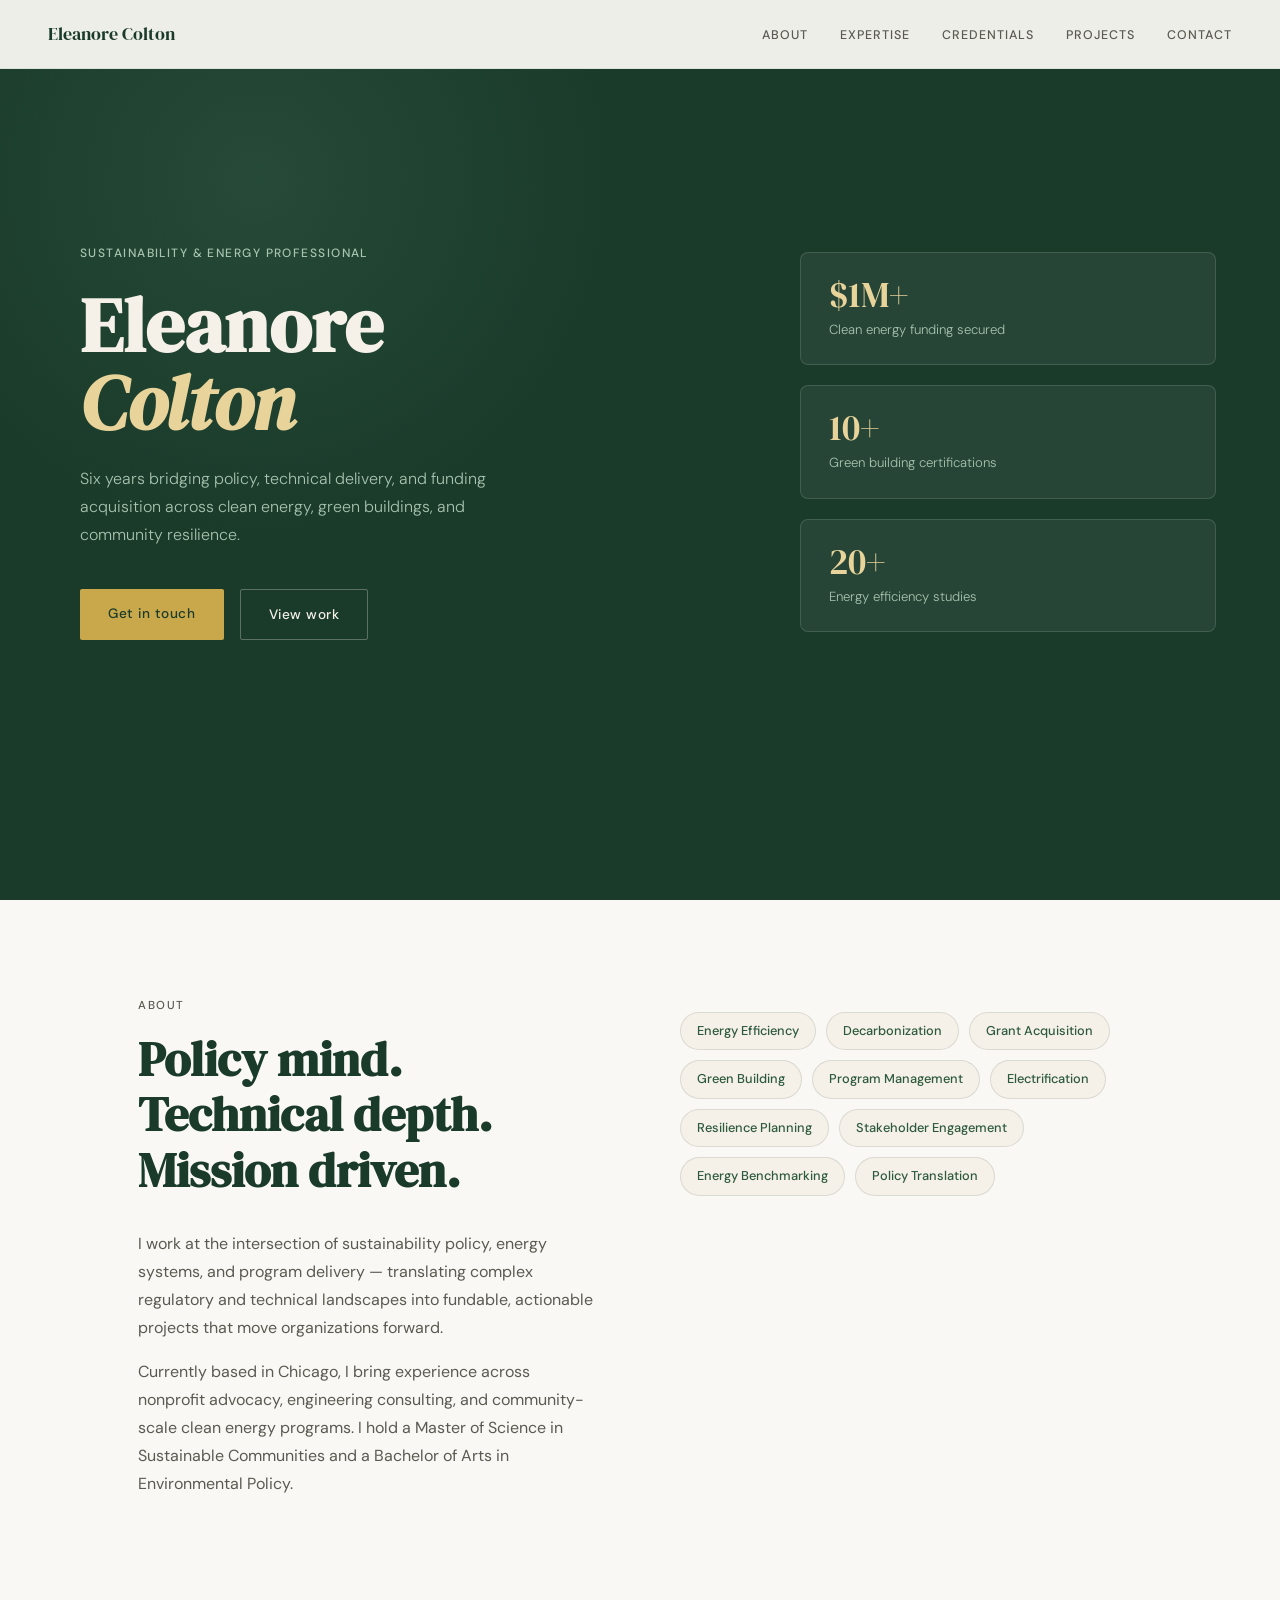
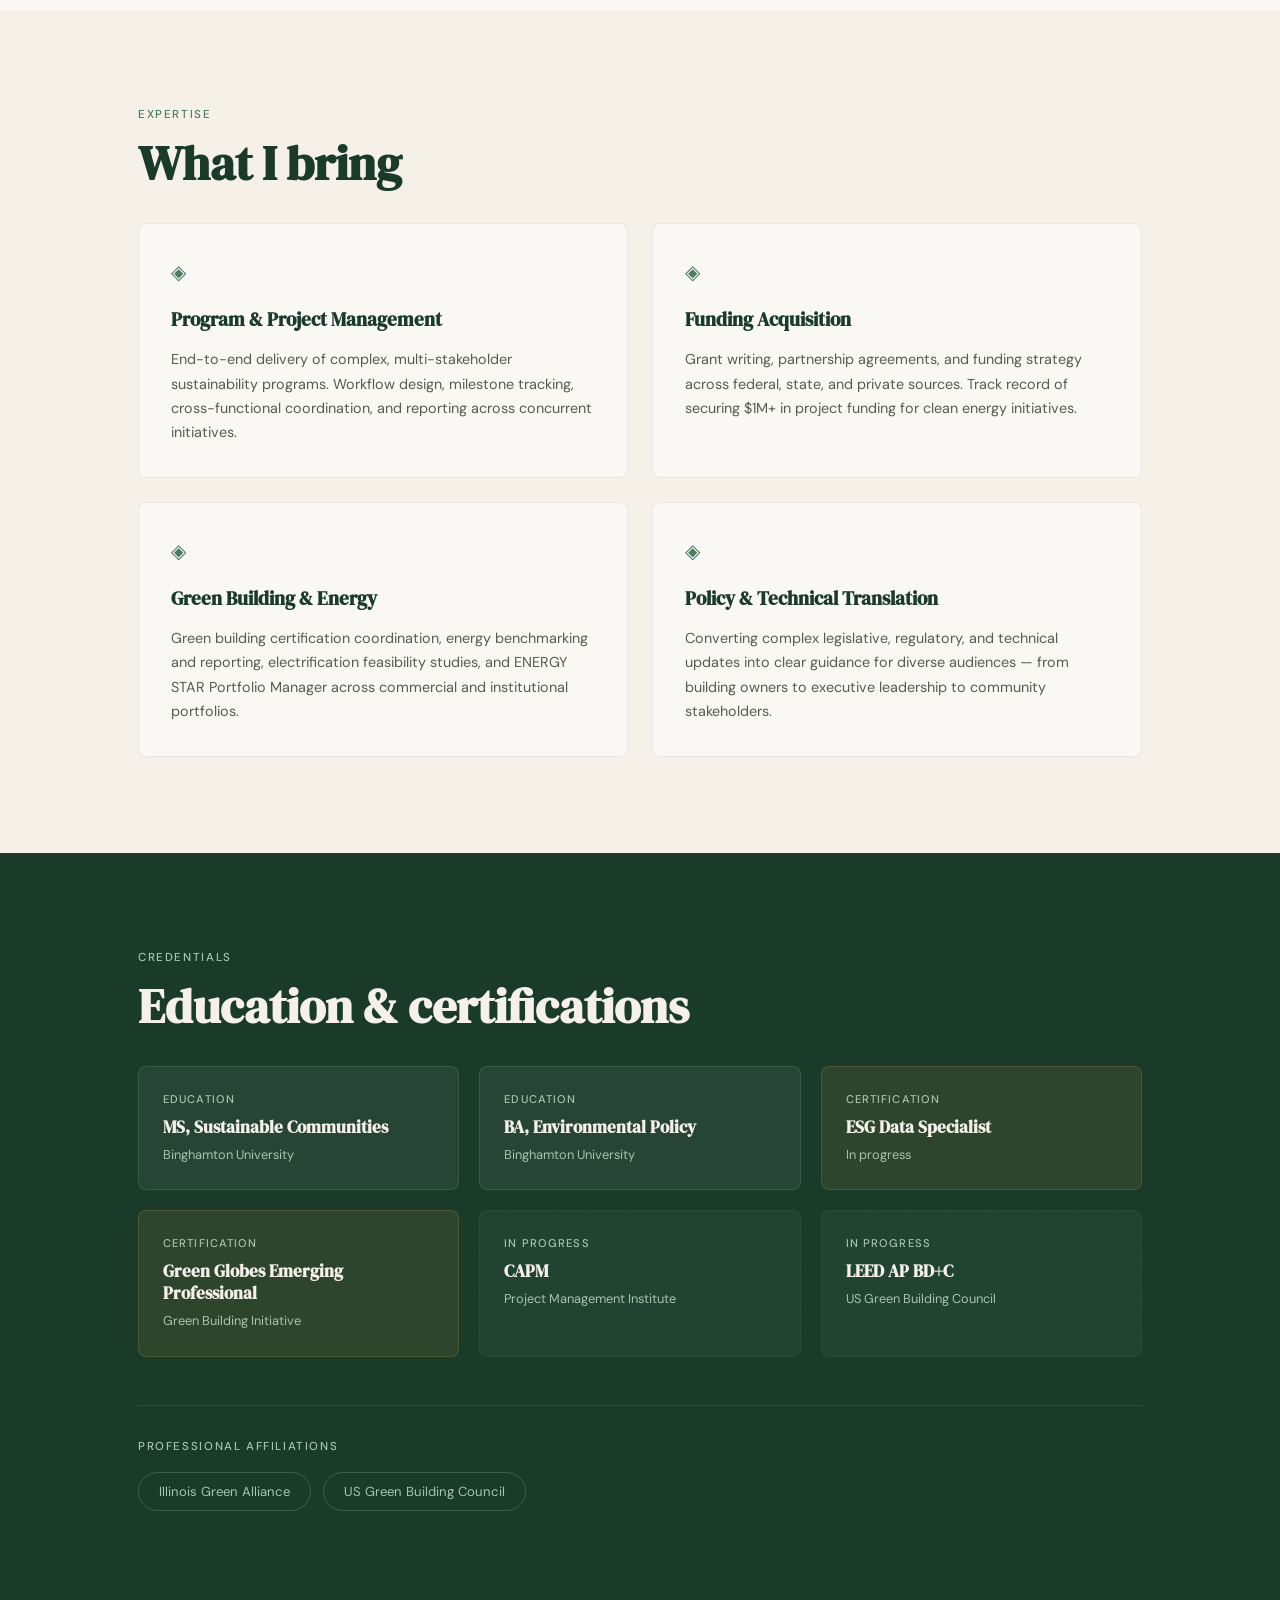
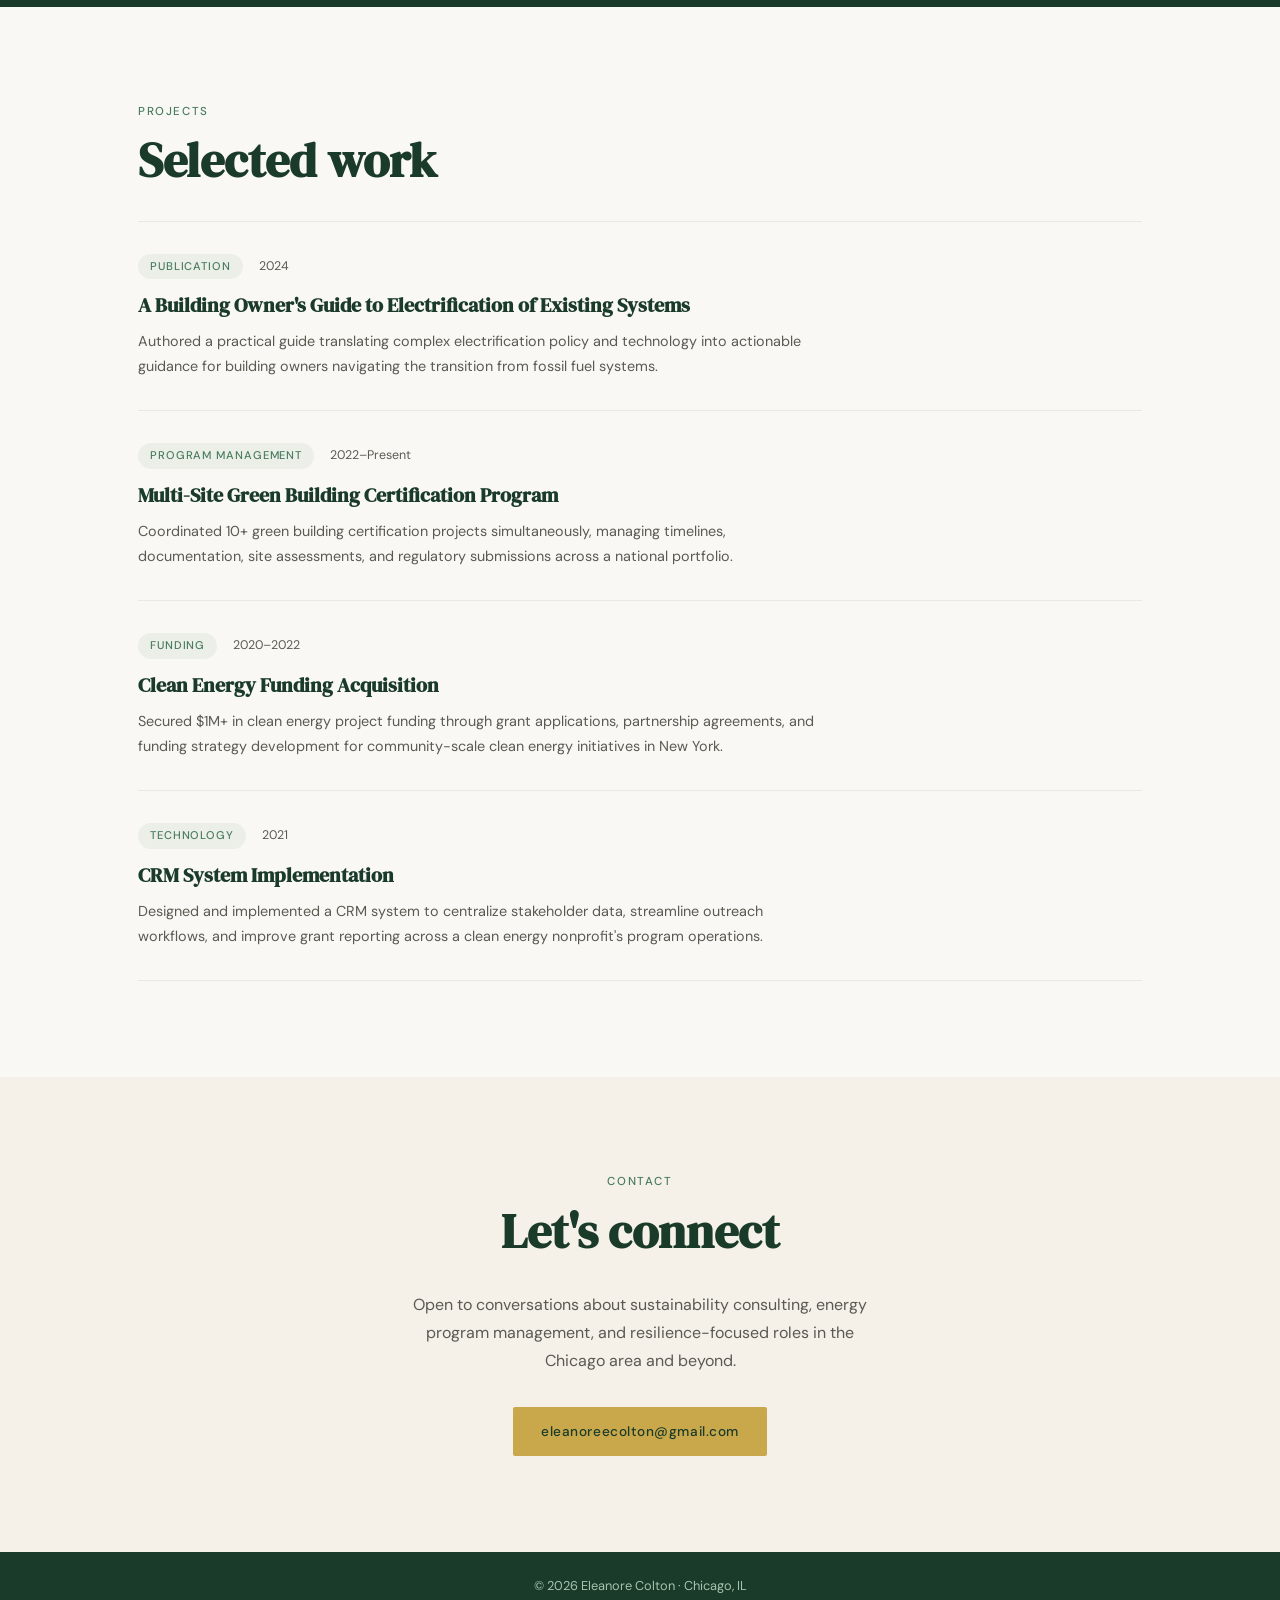
==== public/index.html @ 5a54cf96 "first commit - portfolio site" ====
<!DOCTYPE html>
<html lang="en">
<head>
  <meta charset="UTF-8">
  <meta name="viewport" content="width=device-width, initial-scale=1.0">
  <title>Eleanore Colton</title>
  <link rel="preconnect" href="https://fonts.googleapis.com">
  <link href="https://fonts.googleapis.com/css2?family=DM+Serif+Display:ital@0;1&family=DM+Sans:opsz,wght@9..40,300;9..40,400;9..40,500&display=swap" rel="stylesheet">
  <link rel="stylesheet" href="style.css">
</head>
<body>

  <!-- NAVIGATION -->
  <nav>
    <a href="#" class="nav-logo">Eleanore Colton</a>
    <ul class="nav-links">
      <li><a href="#about">About</a></li>
      <li><a href="#expertise">Expertise</a></li>
      <li><a href="#credentials">Credentials</a></li>
      <li><a href="#projects">Projects</a></li>
      <li><a href="#contact">Contact</a></li>
    </ul>
    <button class="nav-toggle" onclick="toggleMenu()">☰</button>
  </nav>

  <!-- HERO -->
  <section class="hero">
    <div class="hero-content">
      <p class="eyebrow">Sustainability & Energy Professional</p>
      <h1>Eleanore<br><em>Colton</em></h1>
      <p class="hero-desc">Six years bridging policy, technical delivery, and funding acquisition across clean energy, green buildings, and community resilience.</p>
      <div class="hero-actions">
        <a href="#contact" class="btn-primary">Get in touch</a>
        <a href="#projects" class="btn-secondary">View work</a>
      </div>
    </div>
    <div class="hero-visual">
      <div class="hero-stat-card">
        <span class="stat-number">$1M+</span>
        <span class="stat-label">Clean energy funding secured</span>
      </div>
      <div class="hero-stat-card">
        <span class="stat-number">10+</span>
        <span class="stat-label">Green building certifications</span>
      </div>
      <div class="hero-stat-card">
        <span class="stat-number">20+</span>
        <span class="stat-label">Energy efficiency studies</span>
      </div>
    </div>
  </section>

  <!-- ABOUT -->
  <section class="about" id="about">
    <div class="section-inner">
      <div class="about-text">
        <p class="section-label">About</p>
        <h2>Policy mind.<br>Technical depth.<br>Mission driven.</h2>
        <p>I work at the intersection of sustainability policy, energy systems, and program delivery — translating complex regulatory and technical landscapes into fundable, actionable projects that move organizations forward.</p>
        <p>Currently based in Chicago, I bring experience across nonprofit advocacy, engineering consulting, and community-scale clean energy programs. I hold a Master of Science in Sustainable Communities and a Bachelor of Arts in Environmental Policy.</p>
      </div>
      <div class="about-pills">
        <span class="pill">Energy Efficiency</span>
        <span class="pill">Decarbonization</span>
        <span class="pill">Grant Acquisition</span>
        <span class="pill">Green Building</span>
        <span class="pill">Program Management</span>
        <span class="pill">Electrification</span>
        <span class="pill">Resilience Planning</span>
        <span class="pill">Stakeholder Engagement</span>
        <span class="pill">Energy Benchmarking</span>
        <span class="pill">Policy Translation</span>
      </div>
    </div>
  </section>

  <!-- EXPERTISE -->
  <section class="expertise" id="expertise">
    <div class="section-inner">
      <p class="section-label">Expertise</p>
      <h2>What I bring</h2>
      <div class="expertise-grid">
        <div class="expertise-card">
          <div class="expertise-icon">◈</div>
          <h3>Program & Project Management</h3>
          <p>End-to-end delivery of complex, multi-stakeholder sustainability programs. Workflow design, milestone tracking, cross-functional coordination, and reporting across concurrent initiatives.</p>
        </div>
        <div class="expertise-card">
          <div class="expertise-icon">◈</div>
          <h3>Funding Acquisition</h3>
          <p>Grant writing, partnership agreements, and funding strategy across federal, state, and private sources. Track record of securing $1M+ in project funding for clean energy initiatives.</p>
        </div>
        <div class="expertise-card">
          <div class="expertise-icon">◈</div>
          <h3>Green Building & Energy</h3>
          <p>Green building certification coordination, energy benchmarking and reporting, electrification feasibility studies, and ENERGY STAR Portfolio Manager across commercial and institutional portfolios.</p>
        </div>
        <div class="expertise-card">
          <div class="expertise-icon">◈</div>
          <h3>Policy & Technical Translation</h3>
          <p>Converting complex legislative, regulatory, and technical updates into clear guidance for diverse audiences — from building owners to executive leadership to community stakeholders.</p>
        </div>
      </div>
    </div>
  </section>

  <!-- CREDENTIALS -->
  <section class="credentials" id="credentials">
    <div class="section-inner">
      <p class="section-label">Credentials</p>
      <h2>Education & certifications</h2>
      <div class="cred-grid">
        <div class="cred-card cred-education">
          <p class="cred-type">Education</p>
          <h3>MS, Sustainable Communities</h3>
          <p class="cred-org">Binghamton University</p>
        </div>
        <div class="cred-card cred-education">
          <p class="cred-type">Education</p>
          <h3>BA, Environmental Policy</h3>
          <p class="cred-org">Binghamton University</p>
        </div>
        <div class="cred-card cred-cert">
          <p class="cred-type">Certification</p>
          <h3>ESG Data Specialist</h3>
          <p class="cred-org">In progress</p>
        </div>
        <div class="cred-card cred-cert">
          <p class="cred-type">Certification</p>
          <h3>Green Globes Emerging Professional</h3>
          <p class="cred-org">Green Building Initiative</p>
        </div>
        <div class="cred-card cred-cert cred-upcoming">
          <p class="cred-type">In progress</p>
          <h3>CAPM</h3>
          <p class="cred-org">Project Management Institute</p>
        </div>
        <div class="cred-card cred-cert cred-upcoming">
          <p class="cred-type">In progress</p>
          <h3>LEED AP BD+C</h3>
          <p class="cred-org">US Green Building Council</p>
        </div>
      </div>
      <div class="affiliations">
        <p class="section-label" style="margin-bottom: 1rem;">Professional affiliations</p>
        <div class="affil-list">
          <span class="affil">Illinois Green Alliance</span>
          <span class="affil">US Green Building Council</span>
        </div>
      </div>
    </div>
  </section>

  <!-- PROJECTS -->
  <section class="projects" id="projects">
    <div class="section-inner">
      <p class="section-label">Projects</p>
      <h2>Selected work</h2>
      <div class="project-list">
        <div class="project-item">
          <div class="project-meta">
            <span class="project-tag">Publication</span>
            <span class="project-year">2024</span>
          </div>
          <h3>A Building Owner's Guide to Electrification of Existing Systems</h3>
          <p>Authored a practical guide translating complex electrification policy and technology into actionable guidance for building owners navigating the transition from fossil fuel systems.</p>
        </div>
        <div class="project-item">
          <div class="project-meta">
            <span class="project-tag">Program Management</span>
            <span class="project-year">2022–Present</span>
          </div>
          <h3>Multi-Site Green Building Certification Program</h3>
          <p>Coordinated 10+ green building certification projects simultaneously, managing timelines, documentation, site assessments, and regulatory submissions across a national portfolio.</p>
        </div>
        <div class="project-item">
          <div class="project-meta">
            <span class="project-tag">Funding</span>
            <span class="project-year">2020–2022</span>
          </div>
          <h3>Clean Energy Funding Acquisition</h3>
          <p>Secured $1M+ in clean energy project funding through grant applications, partnership agreements, and funding strategy development for community-scale clean energy initiatives in New York.</p>
        </div>
        <div class="project-item">
          <div class="project-meta">
            <span class="project-tag">Technology</span>
            <span class="project-year">2021</span>
          </div>
          <h3>CRM System Implementation</h3>
          <p>Designed and implemented a CRM system to centralize stakeholder data, streamline outreach workflows, and improve grant reporting across a clean energy nonprofit's program operations.</p>
        </div>
      </div>
    </div>
  </section>

  <!-- CONTACT -->
  <section class="contact" id="contact">
    <div class="section-inner">
      <p class="section-label">Contact</p>
      <h2>Let's connect</h2>
      <p class="contact-desc">Open to conversations about sustainability consulting, energy program management, and resilience-focused roles in the Chicago area and beyond.</p>
      <a href="mailto:eleanoreecolton@gmail.com" class="btn-primary">eleanoreecolton@gmail.com</a>
    </div>
  </section>

  <!-- FOOTER -->
  <footer>
    <p>© 2026 Eleanore Colton · Chicago, IL</p>
  </footer>

  <script>
    function toggleMenu() {
      document.querySelector('.nav-links').classList.toggle('open');
    }
  </script>

</body>
</html>
---- public/style.css ----
/* =====================
   BASE & RESET
===================== */
* { margin: 0; padding: 0; box-sizing: border-box; }
html { scroll-behavior: smooth; }

body {
  font-family: 'DM Sans', sans-serif;
  background: #faf8f4;
  color: #1c1c1c;
  overflow-x: hidden;
  font-size: 16px;
  line-height: 1.6;
}

:root {
  --forest: #1a3a2a;
  --moss: #2d5a3d;
  --sage: #4a7c5f;
  --mist: #a8c4b0;
  --cream: #f5f0e8;
  --warm-white: #faf8f4;
  --charcoal: #1c1c1c;
  --mid: #5a5a52;
  --accent: #c8a84b;
  --accent-light: #e8d49a;
}

/* =====================
   NAVIGATION
===================== */
nav {
  position: fixed;
  top: 0; left: 0; right: 0;
  z-index: 100;
  display: flex;
  justify-content: space-between;
  align-items: center;
  padding: 1.25rem 3rem;
  background: rgba(250, 248, 244, 0.95);
  backdrop-filter: blur(8px);
  border-bottom: 1px solid rgba(26, 58, 42, 0.08);
}

.nav-logo {
  font-family: 'DM Serif Display', serif;
  font-size: 1.1rem;
  color: var(--forest);
  text-decoration: none;
}

.nav-links {
  display: flex;
  gap: 2rem;
  list-style: none;
}

.nav-links a {
  font-size: 0.78rem;
  font-weight: 500;
  letter-spacing: 0.08em;
  text-transform: uppercase;
  color: var(--mid);
  text-decoration: none;
  transition: color 0.2s;
}

.nav-links a:hover { color: var(--forest); }

.nav-toggle {
  display: none;
  background: none;
  border: none;
  font-size: 1.4rem;
  cursor: pointer;
  color: var(--forest);
}

/* =====================
   HERO
===================== */
.hero {
  min-height: 100vh;
  display: grid;
  grid-template-columns: 1.2fr 0.8fr;
  padding-top: 5rem;
  background: var(--forest);
  position: relative;
  overflow: hidden;
}

.hero::before {
  content: '';
  position: absolute;
  top: -20%; left: -10%;
  width: 60%; height: 80%;
  background: radial-gradient(circle, rgba(74,124,95,0.25) 0%, transparent 70%);
  pointer-events: none;
}

.hero-content {
  display: flex;
  flex-direction: column;
  justify-content: center;
  padding: 5rem 4rem 5rem 5rem;
  position: relative;
  z-index: 1;
}

.eyebrow {
  font-size: 0.75rem;
  font-weight: 500;
  letter-spacing: 0.12em;
  text-transform: uppercase;
  color: var(--mist);
  margin-bottom: 1.5rem;
  opacity: 0;
  animation: fadeUp 0.8s ease 0.2s forwards;
}

.hero h1 {
  font-family: 'DM Serif Display', serif;
  font-size: clamp(3.5rem, 6vw, 6rem);
  line-height: 1.0;
  color: var(--cream);
  margin-bottom: 1.5rem;
  opacity: 0;
  animation: fadeUp 0.8s ease 0.4s forwards;
}

.hero h1 em {
  font-style: italic;
  color: var(--accent-light);
}

.hero-desc {
  font-size: 1rem;
  line-height: 1.75;
  color: var(--mist);
  max-width: 440px;
  margin-bottom: 2.5rem;
  font-weight: 300;
  opacity: 0;
  animation: fadeUp 0.8s ease 0.6s forwards;
}

.hero-actions {
  display: flex;
  gap: 1rem;
  flex-wrap: wrap;
  opacity: 0;
  animation: fadeUp 0.8s ease 0.8s forwards;
}

.hero-visual {
  display: flex;
  flex-direction: column;
  justify-content: center;
  gap: 1.25rem;
  padding: 5rem 4rem 5rem 2rem;
  opacity: 0;
  animation: fadeUp 0.8s ease 1s forwards;
}

.hero-stat-card {
  background: rgba(255,255,255,0.06);
  border: 1px solid rgba(168, 196, 176, 0.2);
  border-radius: 8px;
  padding: 1.5rem 1.75rem;
  display: flex;
  flex-direction: column;
  gap: 0.375rem;
}

.stat-number {
  font-family: 'DM Serif Display', serif;
  font-size: 2.25rem;
  color: var(--accent-light);
  line-height: 1;
}

.stat-label {
  font-size: 0.825rem;
  color: var(--mist);
  font-weight: 300;
}

/* =====================
   BUTTONS
===================== */
.btn-primary {
  display: inline-block;
  padding: 0.875rem 1.75rem;
  background: var(--accent);
  color: var(--forest);
  font-weight: 500;
  font-size: 0.85rem;
  letter-spacing: 0.04em;
  text-decoration: none;
  border-radius: 2px;
  transition: all 0.2s;
  border: none;
  cursor: pointer;
}

.btn-primary:hover {
  background: var(--accent-light);
  transform: translateY(-1px);
}

.btn-secondary {
  display: inline-block;
  padding: 0.875rem 1.75rem;
  background: transparent;
  color: var(--cream);
  font-weight: 500;
  font-size: 0.85rem;
  letter-spacing: 0.04em;
  text-decoration: none;
  border-radius: 2px;
  border: 1px solid rgba(245,240,232,0.3);
  transition: all 0.2s;
}

.btn-secondary:hover {
  border-color: var(--cream);
  background: rgba(245,240,232,0.08);
}

/* =====================
   SECTIONS — SHARED
===================== */
section { padding: 6rem 0; }

.section-inner {
  max-width: 1100px;
  margin: 0 auto;
  padding: 0 3rem;
}

.section-label {
  font-size: 0.72rem;
  font-weight: 500;
  letter-spacing: 0.14em;
  text-transform: uppercase;
  color: var(--sage);
  margin-bottom: 0.75rem;
}

h2 {
  font-family: 'DM Serif Display', serif;
  font-size: clamp(2rem, 4vw, 3rem);
  line-height: 1.15;
  color: var(--forest);
  margin-bottom: 2rem;
}

/* =====================
   ABOUT
===================== */
.about { background: var(--warm-white); }

.section-inner.about-inner,
.about .section-inner {
  display: grid;
  grid-template-columns: 1fr 1fr;
  gap: 5rem;
  align-items: start;
}

.about-text p {
  color: var(--mid);
  margin-bottom: 1rem;
  line-height: 1.75;
}

.about-pills {
  display: flex;
  flex-wrap: wrap;
  gap: 0.625rem;
  padding-top: 1rem;
}

.pill {
  padding: 0.5rem 1rem;
  background: var(--cream);
  border: 1px solid rgba(26,58,42,0.12);
  border-radius: 999px;
  font-size: 0.8rem;
  color: var(--moss);
  font-weight: 500;
}

/* =====================
   EXPERTISE
===================== */
.expertise { background: var(--cream); }

.expertise-grid {
  display: grid;
  grid-template-columns: repeat(2, 1fr);
  gap: 1.5rem;
  margin-top: 1rem;
}

.expertise-card {
  background: var(--warm-white);
  border: 1px solid rgba(26,58,42,0.08);
  border-radius: 8px;
  padding: 2rem;
  transition: transform 0.2s, box-shadow 0.2s;
}

.expertise-card:hover {
  transform: translateY(-3px);
  box-shadow: 0 8px 24px rgba(26,58,42,0.08);
}

.expertise-icon {
  font-size: 1.25rem;
  color: var(--sage);
  margin-bottom: 1rem;
}

.expertise-card h3 {
  font-family: 'DM Serif Display', serif;
  font-size: 1.2rem;
  color: var(--forest);
  margin-bottom: 0.75rem;
}

.expertise-card p {
  font-size: 0.9rem;
  color: var(--mid);
  line-height: 1.7;
}

/* =====================
   CREDENTIALS
===================== */
.credentials { background: var(--forest); }

.credentials .section-label { color: var(--mist); }
.credentials h2 { color: var(--cream); }

.cred-grid {
  display: grid;
  grid-template-columns: repeat(3, 1fr);
  gap: 1.25rem;
  margin-bottom: 3rem;
}

.cred-card {
  border-radius: 8px;
  padding: 1.5rem;
  border: 1px solid rgba(168,196,176,0.15);
}

.cred-education {
  background: rgba(255,255,255,0.06);
}

.cred-cert {
  background: rgba(200,168,75,0.1);
  border-color: rgba(200,168,75,0.2);
}

.cred-upcoming {
  background: rgba(74,124,95,0.15);
  border-color: rgba(74,124,95,0.25);
  border-style: dashed;
}

.cred-type {
  font-size: 0.7rem;
  font-weight: 500;
  letter-spacing: 0.1em;
  text-transform: uppercase;
  color: var(--mist);
  margin-bottom: 0.5rem;
}

.cred-card h3 {
  font-family: 'DM Serif Display', serif;
  font-size: 1.05rem;
  color: var(--cream);
  margin-bottom: 0.375rem;
  line-height: 1.3;
}

.cred-org {
  font-size: 0.8rem;
  color: var(--mist);
}

.affiliations { border-top: 1px solid rgba(168,196,176,0.15); padding-top: 2rem; }

.affil-list {
  display: flex;
  flex-wrap: wrap;
  gap: 0.75rem;
}

.affil {
  padding: 0.5rem 1.25rem;
  border: 1px solid rgba(168,196,176,0.25);
  border-radius: 999px;
  font-size: 0.82rem;
  color: var(--mist);
}

/* =====================
   PROJECTS
===================== */
.projects { background: var(--warm-white); }

.project-list {
  display: flex;
  flex-direction: column;
  gap: 0;
}

.project-item {
  padding: 2rem 0;
  border-bottom: 1px solid rgba(26,58,42,0.08);
  transition: padding-left 0.2s;
}

.project-item:hover { padding-left: 0.5rem; }
.project-item:first-child { border-top: 1px solid rgba(26,58,42,0.08); }

.project-meta {
  display: flex;
  gap: 1rem;
  align-items: center;
  margin-bottom: 0.625rem;
}

.project-tag {
  font-size: 0.7rem;
  font-weight: 500;
  letter-spacing: 0.08em;
  text-transform: uppercase;
  color: var(--sage);
  background: rgba(74,124,95,0.08);
  padding: 0.25rem 0.75rem;
  border-radius: 999px;
}

.project-year {
  font-size: 0.78rem;
  color: var(--mid);
}

.project-item h3 {
  font-family: 'DM Serif Display', serif;
  font-size: 1.25rem;
  color: var(--forest);
  margin-bottom: 0.5rem;
}

.project-item p {
  font-size: 0.9rem;
  color: var(--mid);
  line-height: 1.7;
  max-width: 680px;
}

/* =====================
   CONTACT
===================== */
.contact {
  background: var(--cream);
  text-align: center;
}

.contact-desc {
  color: var(--mid);
  max-width: 480px;
  margin: 0 auto 2rem;
  line-height: 1.75;
}

/* =====================
   FOOTER
===================== */
footer {
  background: var(--forest);
  padding: 1.5rem 3rem;
  text-align: center;
  font-size: 0.8rem;
  color: var(--mist);
}

/* =====================
   ANIMATIONS
===================== */
@keyframes fadeUp {
  from { opacity: 0; transform: translateY(16px); }
  to { opacity: 1; transform: translateY(0); }
}

/* =====================
   RESPONSIVE — TABLET
===================== */
@media (max-width: 900px) {
  nav { padding: 1rem 1.5rem; }

  .hero {
    grid-template-columns: 1fr;
    min-height: auto;
  }

  .hero-content { padding: 7rem 2rem 2rem; }
  .hero-visual {
    flex-direction: row;
    flex-wrap: wrap;
    padding: 1.5rem 2rem 4rem;
    gap: 1rem;
  }

  .hero-stat-card { flex: 1; min-width: 140px; }

  .about .section-inner {
    grid-template-columns: 1fr;
    gap: 2.5rem;
  }

  .expertise-grid { grid-template-columns: 1fr; }

  .cred-grid { grid-template-columns: repeat(2, 1fr); }

  .section-inner { padding: 0 1.5rem; }
}

/* =====================
   RESPONSIVE — MOBILE
===================== */
@media (max-width: 600px) {
  .nav-links {
    display: none;
    position: absolute;
    top: 100%; left: 0; right: 0;
    flex-direction: column;
    background: rgba(250,248,244,0.98);
    padding: 1.5rem;
    gap: 1.25rem;
    border-bottom: 1px solid rgba(26,58,42,0.08);
  }

  .nav-links.open { display: flex; }
  .nav-toggle { display: block; }

  .hero-content { padding: 6rem 1.5rem 2rem; }
  .hero-visual { padding: 1rem 1.5rem 3rem; }

  .hero-stat-card { min-width: 100%; }

  h2 { font-size: 1.875rem; }

  .cred-grid { grid-template-columns: 1fr; }

  section { padding: 4rem 0; }

  .section-inner { padding: 0 1.25rem; }

  .hero-actions { flex-direction: column; }
  .btn-primary, .btn-secondary { text-align: center; }
}
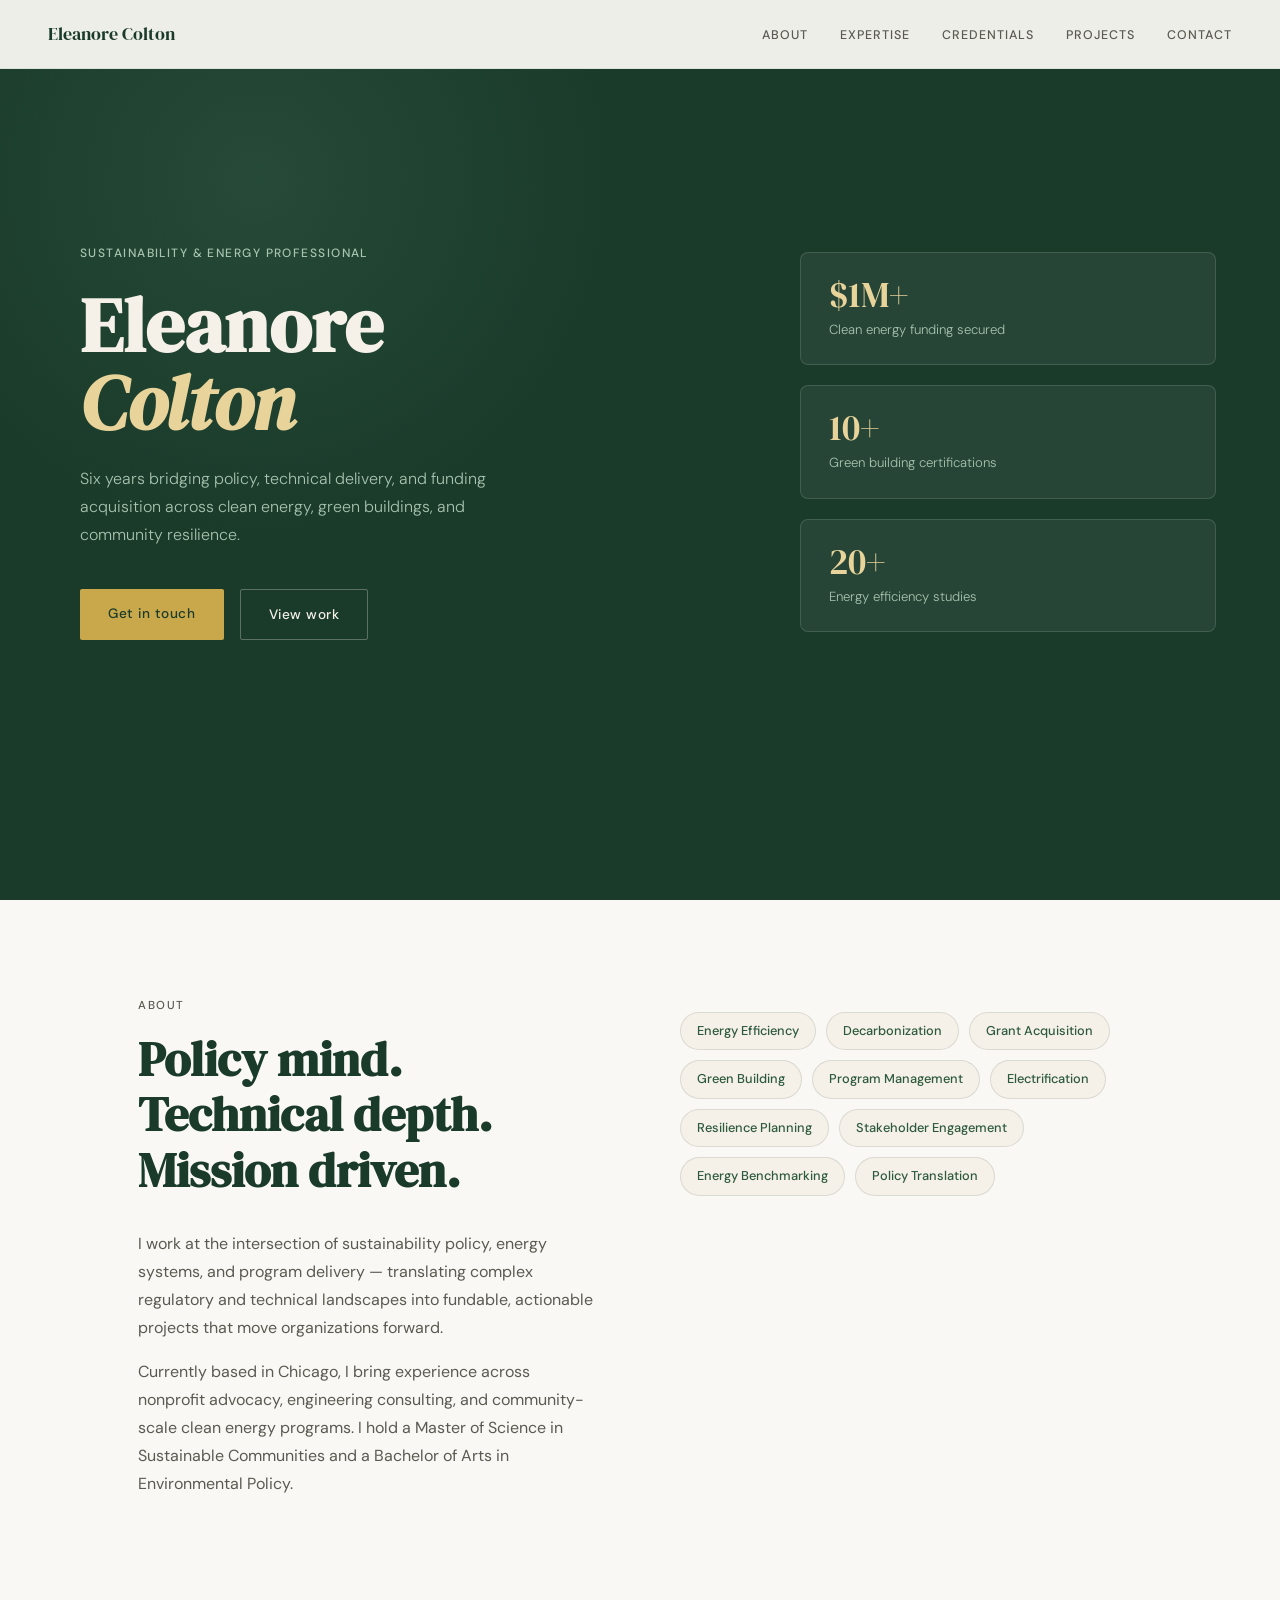
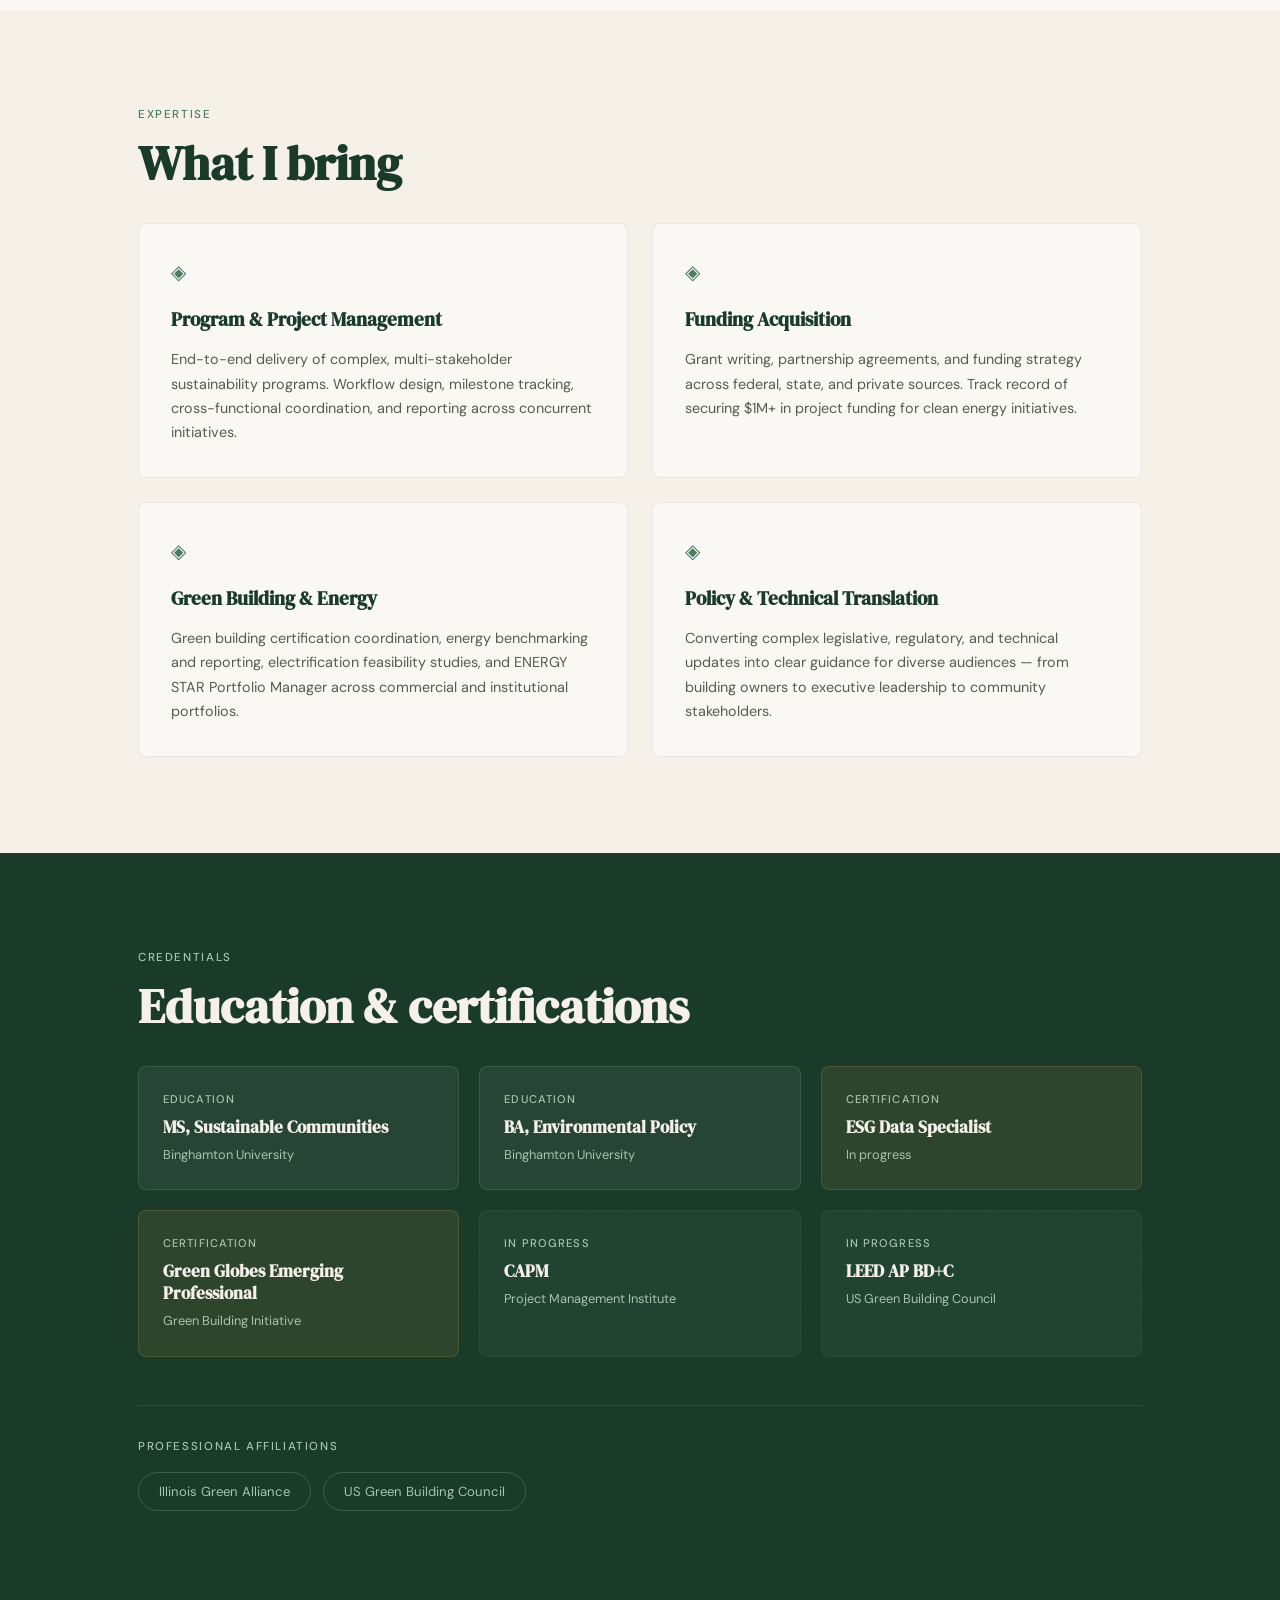
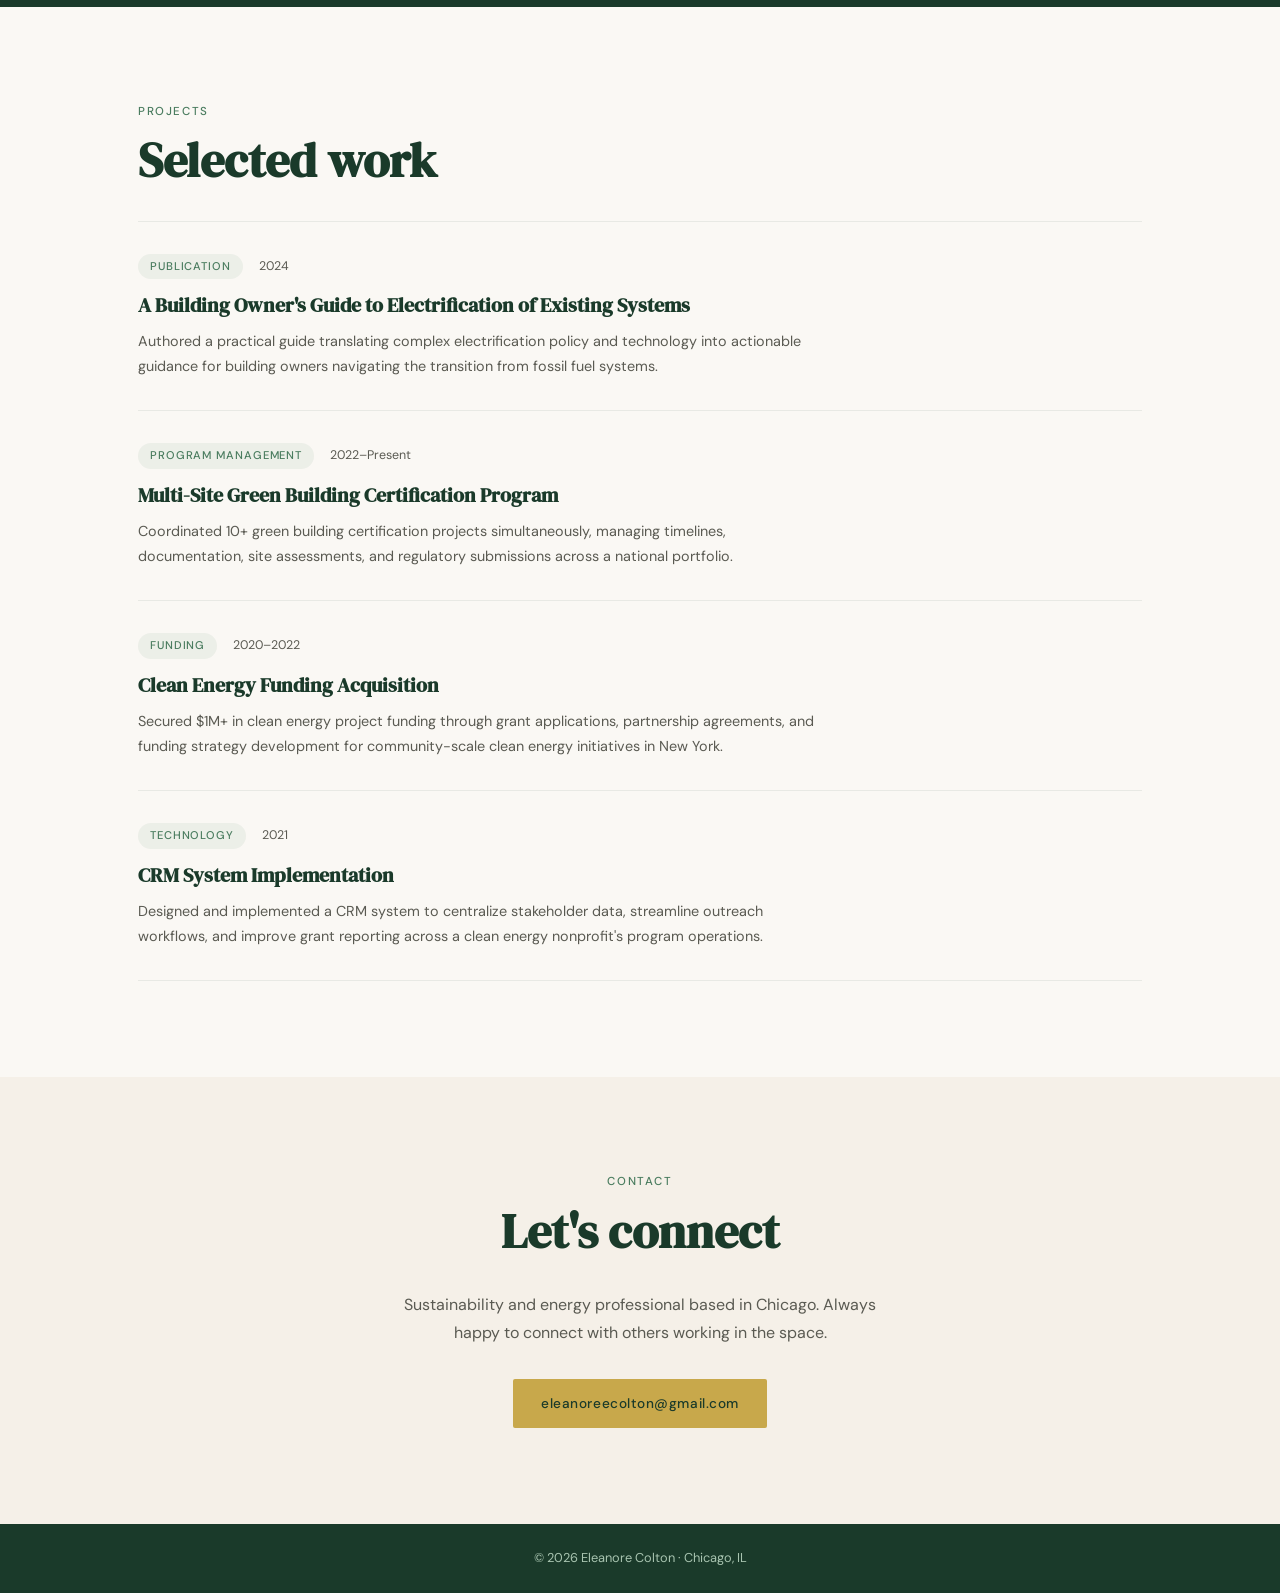
==== commit 1a4db900: "update contact section" ====
--- a/public/index.html
+++ b/public/index.html
@@ -198,7 +198,7 @@
     <div class="section-inner">
       <p class="section-label">Contact</p>
       <h2>Let's connect</h2>
-      <p class="contact-desc">Open to conversations about sustainability consulting, energy program management, and resilience-focused roles in the Chicago area and beyond.</p>
+      <p class="contact-desc">Sustainability and energy professional based in Chicago. Always happy to connect with others working in the space.</p>
       <a href="mailto:eleanoreecolton@gmail.com" class="btn-primary">eleanoreecolton@gmail.com</a>
     </div>
   </section>
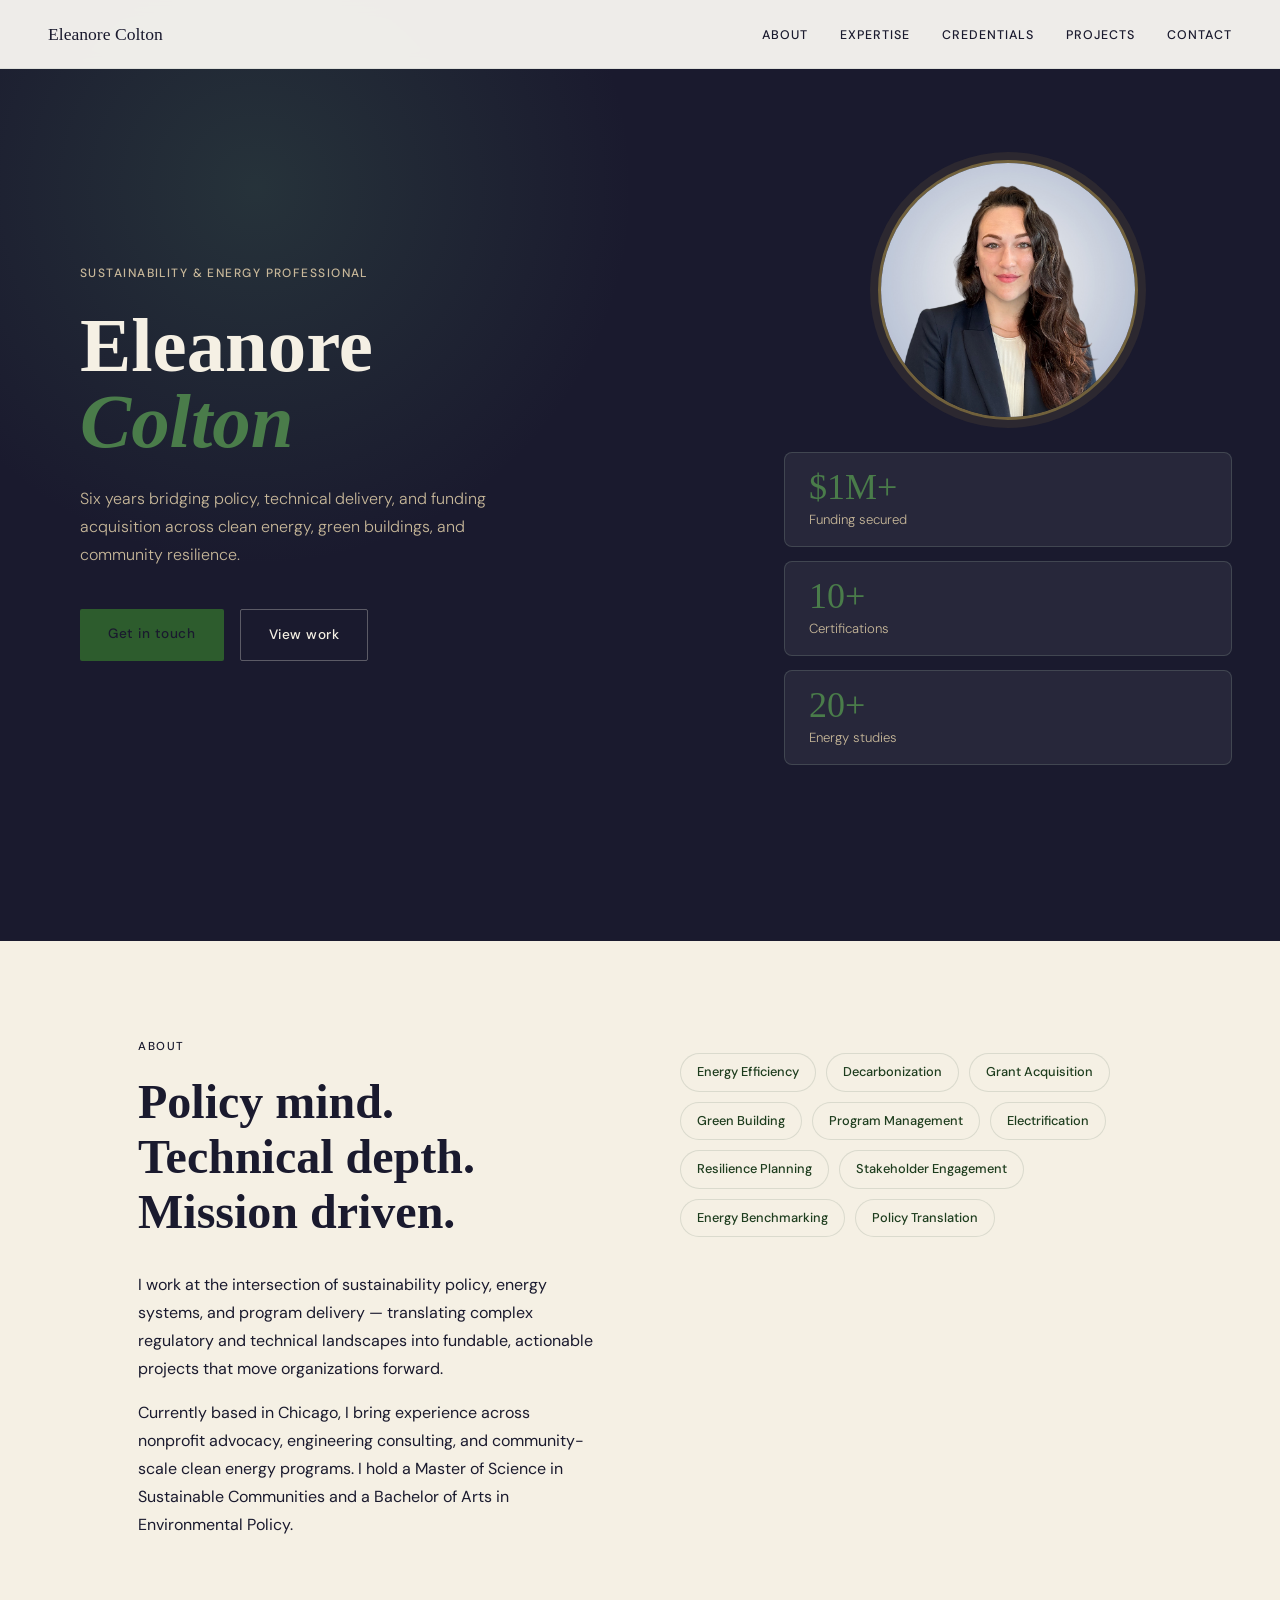
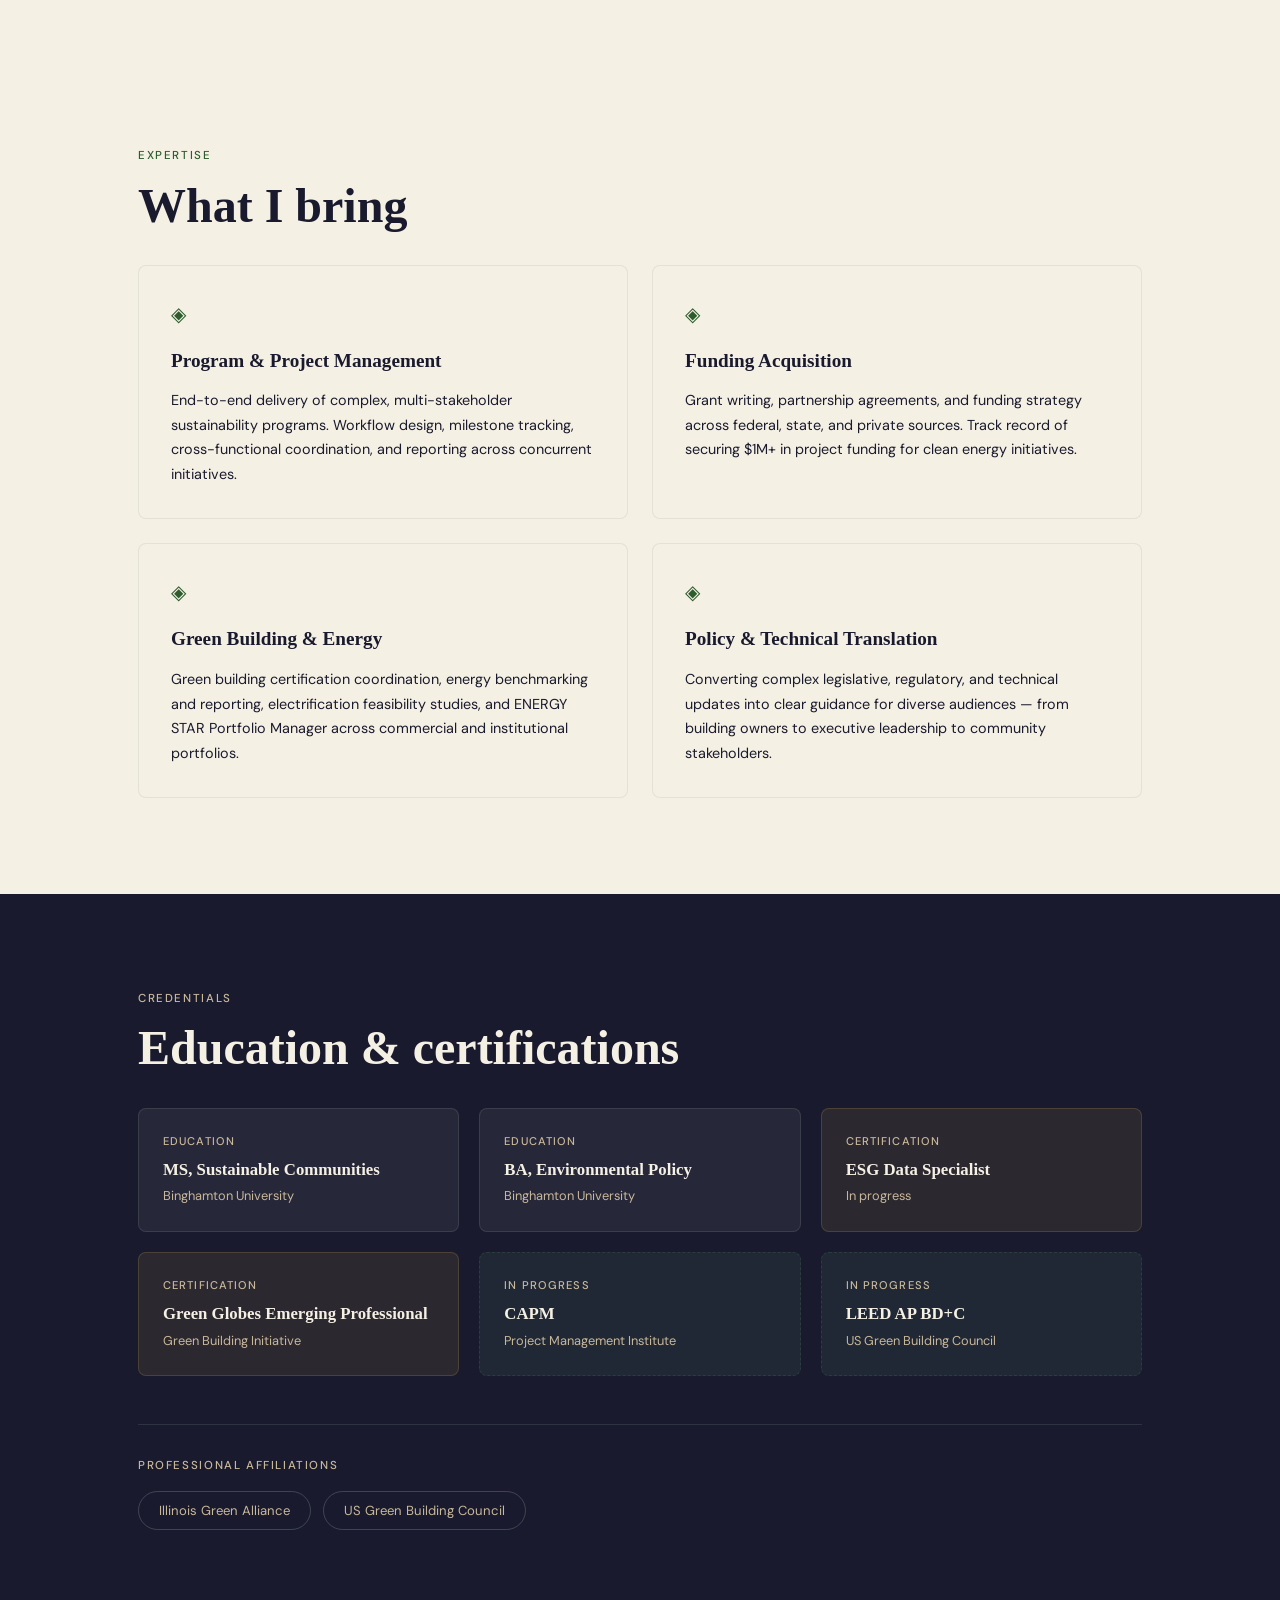
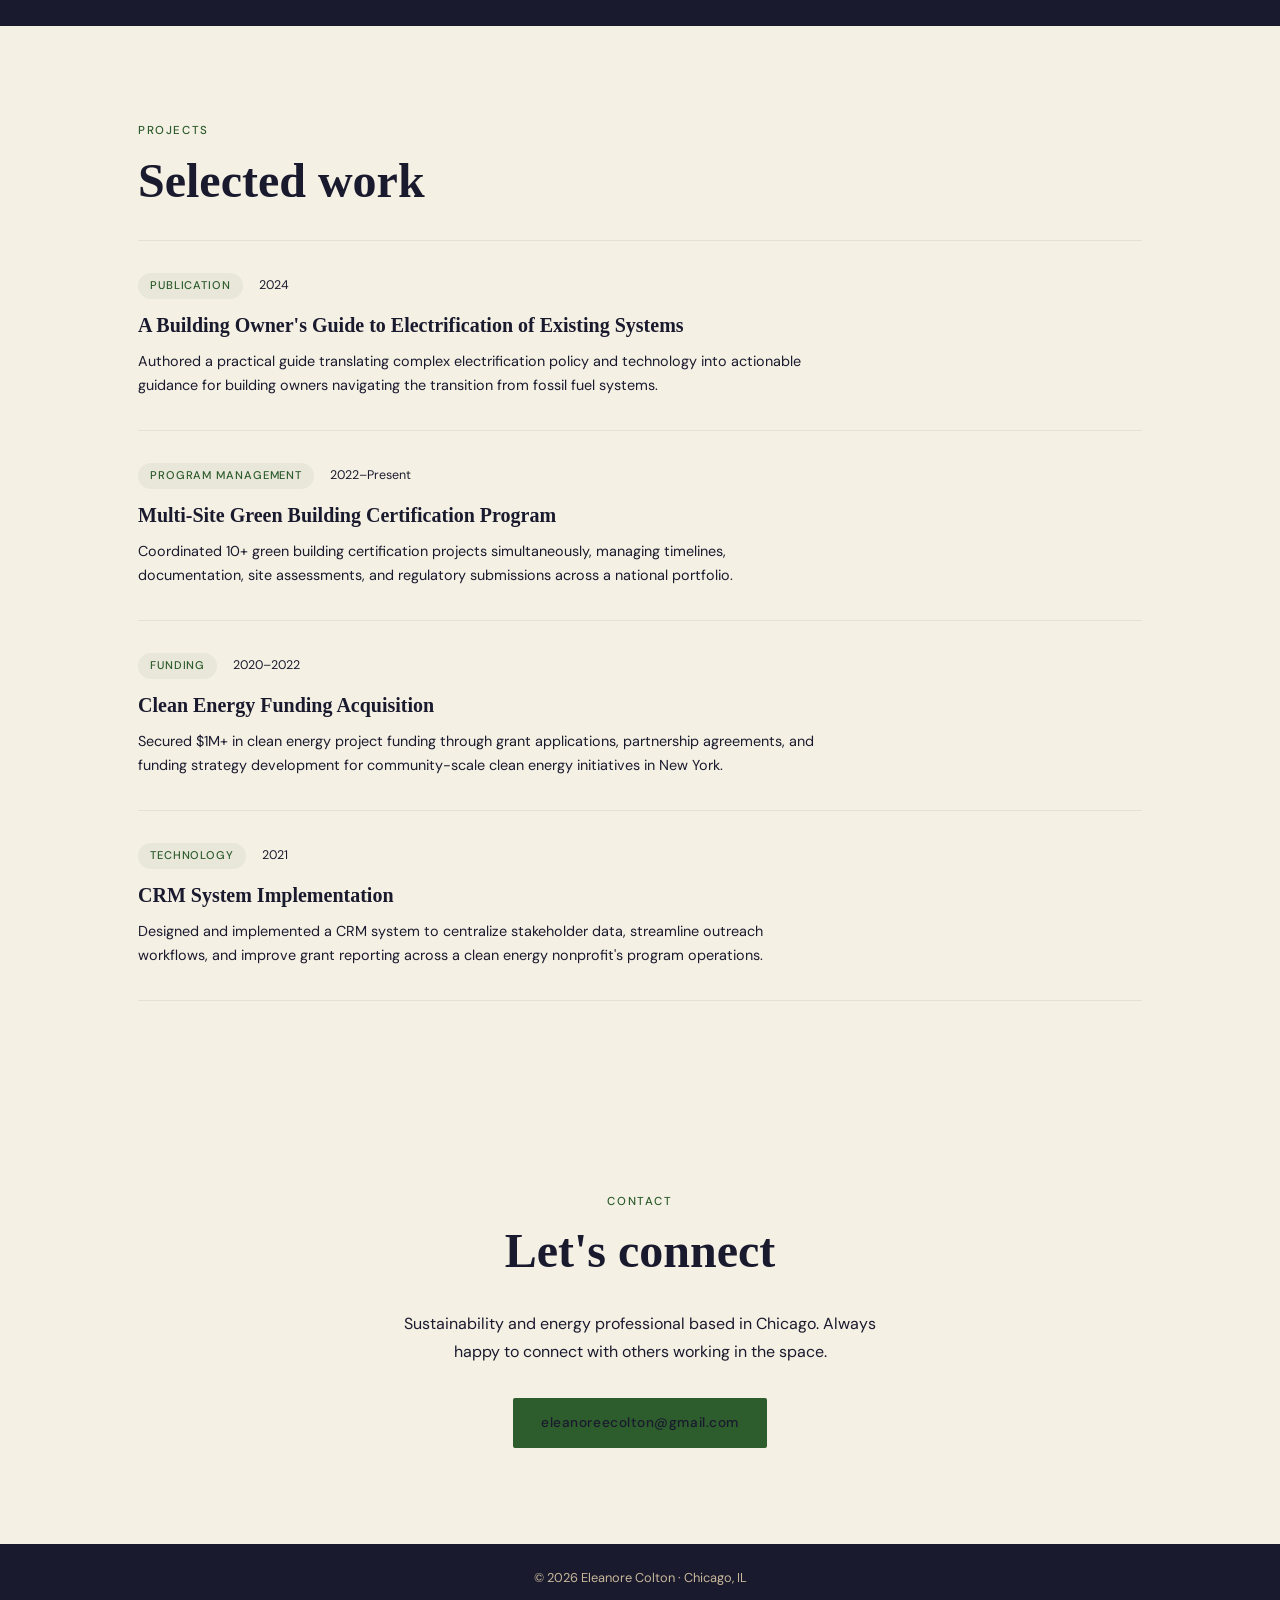
==== commit b15cc590: "update colors and font to Palatino" ====
--- a/public/index.html
+++ b/public/index.html
@@ -4,10 +4,9 @@
   <meta charset="UTF-8">
   <meta name="viewport" content="width=device-width, initial-scale=1.0">
   <title>Eleanore Colton</title>
-  <link rel="preconnect" href="https://fonts.googleapis.com">
-  <link href="https://fonts.googleapis.com/css2?family=DM+Serif+Display:ital@0;1&family=DM+Sans:opsz,wght@9..40,300;9..40,400;9..40,500&display=swap" rel="stylesheet">
+  <link href="https://fonts.googleapis.com/css2?family=DM+Sans:opsz,wght@9..40,300;9..40,400;9..40,500&display=swap" rel="stylesheet">
   <link rel="stylesheet" href="style.css">
-</head>
+  </head>
 <body>
 
   <!-- NAVIGATION -->
@@ -35,17 +34,22 @@
       </div>
     </div>
     <div class="hero-visual">
-      <div class="hero-stat-card">
-        <span class="stat-number">$1M+</span>
-        <span class="stat-label">Clean energy funding secured</span>
-      </div>
-      <div class="hero-stat-card">
-        <span class="stat-number">10+</span>
-        <span class="stat-label">Green building certifications</span>
-      </div>
-      <div class="hero-stat-card">
-        <span class="stat-number">20+</span>
-        <span class="stat-label">Energy efficiency studies</span>
+      <div class="hero-photo-wrap">
+        <img src="profile.jpg" alt="Eleanore Colton" class="hero-photo" />
+      </div>
+      <div class="hero-stats-row">
+        <div class="hero-stat-card">
+          <span class="stat-number">$1M+</span>
+          <span class="stat-label">Funding secured</span>
+        </div>
+        <div class="hero-stat-card">
+          <span class="stat-number">10+</span>
+          <span class="stat-label">Certifications</span>
+        </div>
+        <div class="hero-stat-card">
+          <span class="stat-number">20+</span>
+          <span class="stat-label">Energy studies</span>
+        </div>
       </div>
     </div>
   </section>
--- a/public/style.css
+++ b/public/style.css
@@ -14,16 +14,16 @@
 }
 
 :root {
-  --forest: #1a3a2a;
-  --moss: #2d5a3d;
-  --sage: #4a7c5f;
-  --mist: #a8c4b0;
-  --cream: #f5f0e8;
-  --warm-white: #faf8f4;
-  --charcoal: #1c1c1c;
-  --mid: #5a5a52;
-  --accent: #c8a84b;
-  --accent-light: #e8d49a;
+  --forest: #1a1a2e;
+  --moss: #1e3d1e;
+  --sage: #2d5c2d;
+  --mist: #c8b89a;
+  --cream: #f5f0e4;
+  --warm-white: #f5f0e4;
+  --charcoal: #1a1a2e;
+  --mid: #1a1a2e;
+  --accent: #2d5c2d;
+  --accent-light: #4a7c4a;
 }
 
 /* =====================
@@ -156,20 +156,45 @@
   display: flex;
   flex-direction: column;
   justify-content: center;
-  gap: 1.25rem;
-  padding: 5rem 4rem 5rem 2rem;
+  align-items: center;
+  gap: 2rem;
+  padding: 5rem 3rem 5rem 1rem;
   opacity: 0;
   animation: fadeUp 0.8s ease 1s forwards;
+}
+
+.hero-photo-wrap {
+  width: 260px;
+  height: 260px;
+  border-radius: 50%;
+  overflow: hidden;
+  border: 3px solid rgba(200, 168, 75, 0.5);
+  box-shadow: 0 0 0 8px rgba(200, 168, 75, 0.1);
+  flex-shrink: 0;
+}
+
+.hero-photo {
+  width: 100%;
+  height: 100%;
+  object-fit: cover;
+  object-position: center top;
+}
+
+.hero-stats-row {
+  display: flex;
+  flex-direction: column;
+  gap: 0.875rem;
+  width: 100%;
 }
 
 .hero-stat-card {
   background: rgba(255,255,255,0.06);
   border: 1px solid rgba(168, 196, 176, 0.2);
   border-radius: 8px;
-  padding: 1.5rem 1.75rem;
+  padding: 1rem 1.5rem;
   display: flex;
   flex-direction: column;
-  gap: 0.375rem;
+  gap: 0.25rem;
 }
 
 .stat-number {
